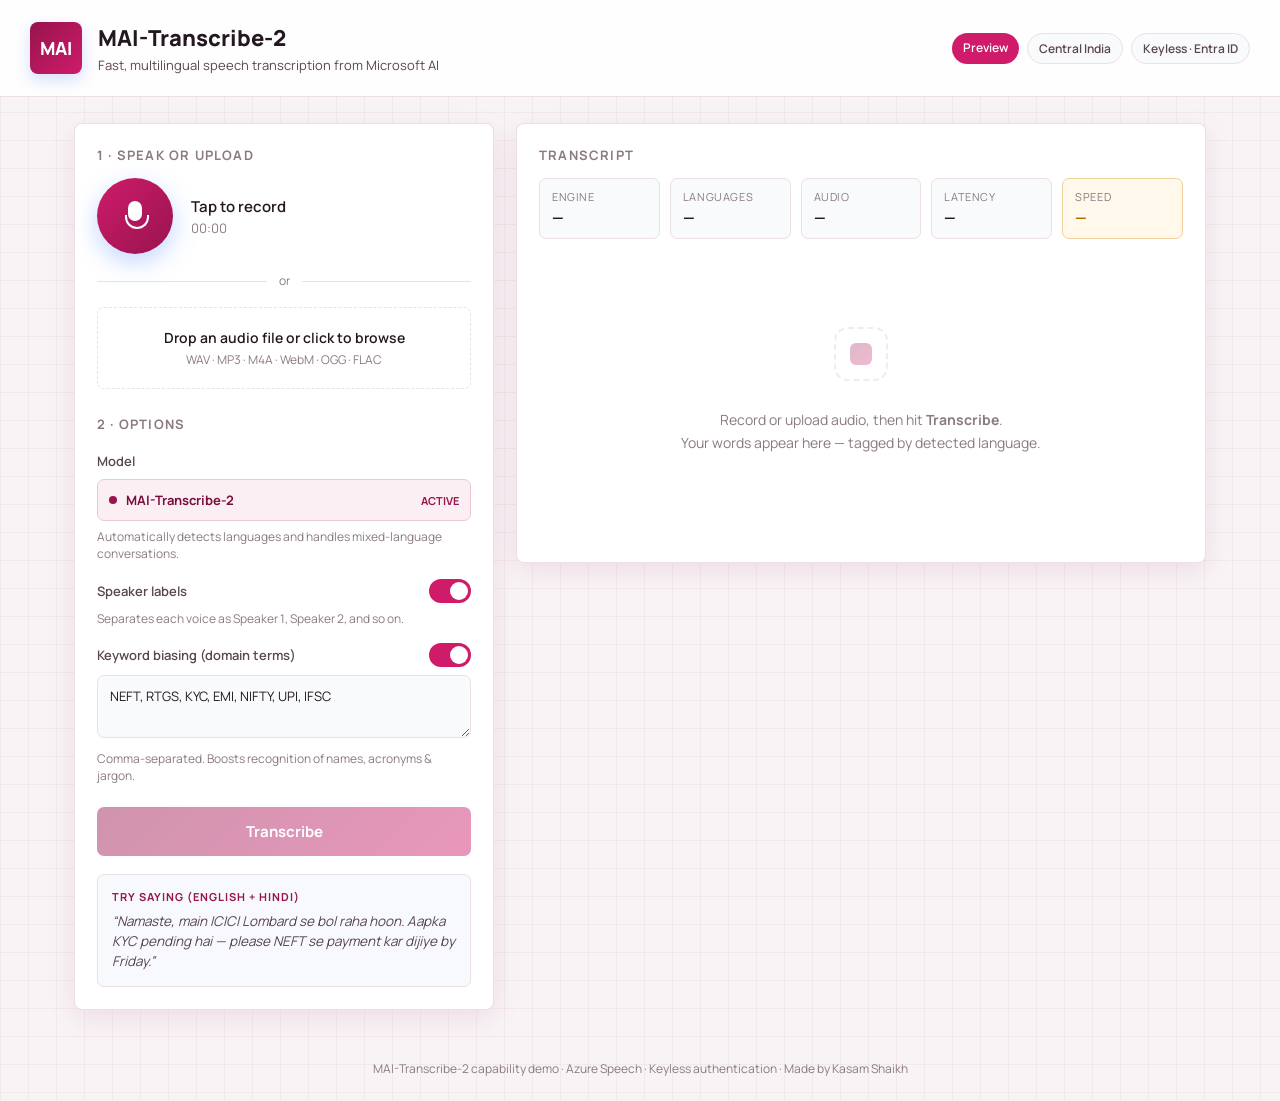
==== public/index.html @ 5186f6f4 "Add 'Made by Kasam Shaikh' to footer" ====
<!DOCTYPE html>
<html lang="en">
<head>
  <meta charset="UTF-8" />
  <meta name="viewport" content="width=device-width, initial-scale=1.0" />
  <title>MAI-Transcribe-2 · Live Demo</title>
  <link rel="preconnect" href="https://fonts.googleapis.com" />
  <link rel="preconnect" href="https://fonts.gstatic.com" crossorigin />
  <link href="https://fonts.googleapis.com/css2?family=Manrope:wght@400;500;600;700;800&display=swap" rel="stylesheet" />
  <link rel="stylesheet" href="styles.css?v=6" />
</head>
<body>
  <header class="app-header">
    <div class="brand">
      <div class="brand-mark">MAI</div>
      <div class="brand-text">
        <h1>MAI-Transcribe-2</h1>
        <p>Fast, multilingual speech transcription from Microsoft AI</p>
      </div>
    </div>
    <div class="badges">
      <span class="badge badge-preview">Preview</span>
      <span class="badge">Central India</span>
      <span class="badge">Keyless · Entra ID</span>
    </div>
  </header>

  <main class="layout">
    <!-- ============ INPUT / CONTROLS ============ -->
    <section class="card panel-input">
      <h2 class="card-title">1 · Speak or upload</h2>

      <div class="record-row">
        <button id="recordBtn" class="record-btn" aria-label="Record">
          <span class="mic-icon"></span>
        </button>
        <div class="record-meta">
          <div id="recordState" class="record-state">Tap to record</div>
          <div id="recordTimer" class="record-timer">00:00</div>
        </div>
      </div>

      <div class="or-divider"><span>or</span></div>

      <label id="dropZone" class="dropzone" for="fileInput">
        <span class="dz-title">Drop an audio file or click to browse</span>
        <span class="dz-sub">WAV · MP3 · M4A · WebM · OGG · FLAC</span>
        <input id="fileInput" type="file" accept="audio/*" hidden />
      </label>
      <div id="fileName" class="file-name" hidden></div>

      <h2 class="card-title mt">2 · Options</h2>

      <div class="field">
        <span class="field-label">Model</span>
        <div class="model-selection">
          <span class="model-dot"></span>
          <span>MAI-Transcribe-2</span>
          <span class="model-status">Active</span>
        </div>
        <p class="field-hint">Automatically detects languages and handles mixed-language conversations.</p>
      </div>

      <div class="field">
        <div class="field-row">
          <span class="field-label">Speaker labels</span>
          <label class="switch">
            <input type="checkbox" id="diarizationToggle" checked />
            <span class="slider"></span>
          </label>
        </div>
        <p class="field-hint">Separates each voice as Speaker 1, Speaker 2, and so on.</p>
      </div>

      <div class="field">
        <div class="field-row">
          <span class="field-label">Keyword biasing (domain terms)</span>
          <label class="switch">
            <input type="checkbox" id="biasingToggle" checked />
            <span class="slider"></span>
          </label>
        </div>
        <textarea id="phrases" class="phrases" rows="2" spellcheck="false">NEFT, RTGS, KYC, EMI, NIFTY, UPI, IFSC</textarea>
        <p class="field-hint">Comma-separated. Boosts recognition of names, acronyms &amp; jargon.</p>
      </div>

      <button id="transcribeBtn" class="primary-btn" disabled>
        <span class="btn-label">Transcribe</span>
        <span class="btn-spinner" hidden></span>
      </button>

      <div class="try-card">
        <div class="try-label">Try saying (English + Hindi)</div>
        <p class="try-line">“Namaste, main ICICI Lombard se bol raha hoon. Aapka KYC pending hai — please NEFT se payment kar dijiye by Friday.”</p>
      </div>
    </section>

    <!-- ============ RESULTS ============ -->
    <section class="card panel-output">
      <h2 class="card-title">Transcript</h2>

      <div id="statBar" class="stat-bar" hidden>
        <div class="stat"><span class="stat-k">Engine</span><span class="stat-v" id="statEngine">—</span></div>
        <div class="stat"><span class="stat-k">Languages</span><span class="stat-v" id="statLangs">—</span></div>
        <div class="stat"><span class="stat-k">Audio</span><span class="stat-v" id="statAudio">—</span></div>
        <div class="stat"><span class="stat-k">Latency</span><span class="stat-v" id="statLatency">—</span></div>
        <div class="stat stat-accent"><span class="stat-k">Speed</span><span class="stat-v" id="statSpeed">—</span></div>
      </div>

      <audio id="player" class="player" controls hidden></audio>

      <div id="empty" class="empty">
        <div class="empty-icon"></div>
        <p>Record or upload audio, then hit <strong>Transcribe</strong>.<br />Your words appear here — tagged by detected language.</p>
      </div>

      <div id="transcript" class="transcript" hidden></div>

      <div id="speakerNote" class="bias-note" hidden></div>
      <div id="biasNote" class="bias-note" hidden></div>
      <div id="errorBox" class="error-box" hidden></div>
    </section>
  </main>

  <footer class="app-footer">
    <span>MAI-Transcribe-2 capability demo · Azure Speech · Keyless authentication · Made by Kasam Shaikh</span>
  </footer>

  <script src="app.js?v=6"></script>
</body>
</html>
---- public/styles.css ----
:root {
  --bg: #f8f4f6;
  --card: #ffffff;
  --card-2: #ffffff;
  --ink: #241820;
  --ink-soft: #5a4650;
  --ink-mute: #8a7a82;
  --line: #ecdfe5;
  --brand: #97144d;        /* Axis Bank burgundy */
  --brand-2: #cf1b6a;      /* Axis magenta accent */
  --accent: #b26a00;       /* warm gold for the speed highlight */
  --danger: #dc3545;
  --radius: 8px;
  --radius-sm: 7px;
  --shadow: 0 8px 28px rgba(151, 20, 77, 0.10);
}

* { box-sizing: border-box; }

html, body { margin: 0; padding: 0; }

body {
  font-family: "Manrope", sans-serif;
  color: var(--ink);
  background:
    linear-gradient(rgba(151, 20, 77, 0.05) 1px, transparent 1px),
    linear-gradient(90deg, rgba(151, 20, 77, 0.05) 1px, transparent 1px),
    var(--bg);
  background-size: 28px 28px;
  min-height: 100vh;
}

/* ---------- Header ---------- */
.app-header {
  display: flex; align-items: center; justify-content: space-between;
  gap: 20px; flex-wrap: wrap;
  padding: 22px 30px;
  border-bottom: 1px solid var(--line); background: rgba(255, 255, 255, 0.94);
}
.brand { display: flex; align-items: center; gap: 16px; }
.brand-mark {
  width: 52px; height: 52px; border-radius: 8px;
  display: grid; place-items: center;
  font-weight: 800; font-size: 18px; letter-spacing: 0; color: #fff;
  background: linear-gradient(135deg, var(--brand), var(--brand-2));
  box-shadow: 0 6px 16px rgba(37, 99, 235, 0.2);
}
.brand-text h1 { margin: 0; font-size: 22px; font-weight: 800; letter-spacing: 0; }
.brand-text p { margin: 3px 0 0; color: var(--ink-soft); font-size: 13px; }
.badges { display: flex; gap: 8px; flex-wrap: wrap; }
.badge {
  font-size: 12px; font-weight: 600; color: var(--ink-soft);
  padding: 6px 11px; border-radius: 999px;
  border: 1px solid var(--line); background: #f8fafc;
}
.badge-preview { color: #fff; background: var(--brand-2); border: none; }

/* ---------- Layout ---------- */
.layout {
  max-width: 1180px; margin: 26px auto; padding: 0 24px;
  display: grid; grid-template-columns: 420px 1fr; gap: 22px; align-items: start;
}
@media (max-width: 900px) { .layout { grid-template-columns: 1fr; } }

.card {
  background: var(--card);
  border: 1px solid var(--line);
  border-radius: var(--radius);
  box-shadow: var(--shadow);
  padding: 22px;
}
.card-title { font-size: 13px; text-transform: uppercase; letter-spacing: 1.2px; color: var(--ink-mute); margin: 0 0 14px; font-weight: 700; }
.card-title.mt { margin-top: 26px; }

/* ---------- Record ---------- */
.record-row { display: flex; align-items: center; gap: 18px; }
.record-btn {
  width: 76px; height: 76px; border-radius: 50%; border: none; cursor: pointer;
  background: linear-gradient(135deg, var(--brand-2), var(--brand));
  display: grid; place-items: center; flex: none;
  box-shadow: 0 8px 24px rgba(79, 140, 255, 0.35);
  transition: transform 0.15s ease, box-shadow 0.15s ease;
}
.record-btn:hover { transform: translateY(-2px); }
.record-btn:active { transform: scale(0.96); }
.mic-icon {
  width: 20px; height: 30px; position: relative; display: block;
}
.mic-icon::before {
  content: ""; position: absolute; left: 3px; top: 0; width: 14px; height: 20px;
  border-radius: 8px; background: #fff;
}
.mic-icon::after {
  content: ""; position: absolute; left: 0; top: 14px; width: 20px; height: 12px;
  border: 2px solid #fff; border-top: none; border-radius: 0 0 12px 12px;
}
.record-btn.recording { background: linear-gradient(135deg, var(--danger), #ff8a3d); animation: pulse 1.4s infinite; }
.record-btn.recording .mic-icon::before { border-radius: 3px; }
@keyframes pulse {
  0% { box-shadow: 0 0 0 0 rgba(255, 93, 108, 0.5); }
  70% { box-shadow: 0 0 0 18px rgba(255, 93, 108, 0); }
  100% { box-shadow: 0 0 0 0 rgba(255, 93, 108, 0); }
}
.record-state { font-weight: 600; font-size: 15px; }
.record-timer { color: var(--ink-mute); font-variant-numeric: tabular-nums; font-size: 13px; margin-top: 2px; }

.or-divider { text-align: center; margin: 18px 0; position: relative; color: var(--ink-mute); font-size: 12px; }
.or-divider::before { content: ""; position: absolute; top: 50%; left: 0; right: 0; height: 1px; background: var(--line); }
.or-divider span { position: relative; background: var(--card); padding: 0 12px; }

.dropzone {
  display: flex; flex-direction: column; align-items: center; gap: 4px;
  padding: 20px; border: 1.5px dashed var(--line); border-radius: var(--radius-sm);
  cursor: pointer; text-align: center; transition: border-color 0.2s, background 0.2s;
}
.dropzone:hover, .dropzone.drag { border-color: var(--brand); background: rgba(46, 197, 182, 0.06); }
.dz-title { font-weight: 600; font-size: 14px; }
.dz-sub { font-size: 12px; color: var(--ink-mute); }
.file-name { margin-top: 10px; font-size: 13px; color: var(--brand); font-weight: 600; word-break: break-all; }

/* ---------- Fields ---------- */
.field { margin-top: 16px; }
.field-row { display: flex; align-items: center; justify-content: space-between; }
.field-label { font-size: 13px; font-weight: 600; color: var(--ink-soft); }
.field-hint { margin: 8px 0 0; font-size: 12px; color: var(--ink-mute); line-height: 1.4; }

.model-selection {
  display: flex; align-items: center; gap: 9px; margin-top: 8px; min-height: 42px;
  padding: 9px 11px; border: 1px solid #ecc6d8; border-radius: var(--radius-sm);
  background: #fbeff4; color: #7a0f3e; font-size: 13px; font-weight: 700;
}
.model-dot { width: 8px; height: 8px; border-radius: 50%; background: var(--brand); }
.model-status { margin-left: auto; color: var(--brand); font-size: 11px; text-transform: uppercase; }

.phrases {
  width: 100%; margin-top: 8px; resize: vertical; font-family: inherit; font-size: 13px;
  color: var(--ink); background: #f8fafc; border: 1px solid var(--line);
  border-radius: var(--radius-sm); padding: 11px 12px; line-height: 1.5;
}
.phrases:focus { outline: none; border-color: var(--brand); }

/* Toggle switch */
.switch { position: relative; display: inline-block; width: 42px; height: 24px; }
.switch input { opacity: 0; width: 0; height: 0; }
.slider {
  position: absolute; inset: 0; cursor: pointer; background: #aab5c5;
  border-radius: 999px; transition: 0.2s;
}
.slider::before {
  content: ""; position: absolute; height: 18px; width: 18px; left: 3px; top: 3px;
  background: #fff; border-radius: 50%; transition: 0.2s;
}
.switch input:checked + .slider { background: var(--brand-2); }
.switch input:checked + .slider::before { transform: translateX(18px); }
.switch input:disabled + .slider { cursor: not-allowed; opacity: 0.4; }

/* Primary button */
.primary-btn {
  width: 100%; margin-top: 22px; padding: 14px; border: none; cursor: pointer;
  border-radius: 7px; font-weight: 700; font-size: 15px; color: #fff; font-family: inherit;
  background: linear-gradient(135deg, var(--brand), var(--brand-2));
  display: flex; align-items: center; justify-content: center; gap: 10px;
  transition: transform 0.12s, opacity 0.2s; box-shadow: 0 6px 16px rgba(151, 20, 77, 0.25);
}
.primary-btn:hover:not(:disabled) { transform: translateY(-1px); }
.primary-btn:disabled { opacity: 0.45; cursor: not-allowed; box-shadow: none; }
.btn-spinner {
  width: 16px; height: 16px; border: 2px solid rgba(255, 255, 255, 0.4);
  border-top-color: #fff; border-radius: 50%; animation: spin 0.7s linear infinite;
}
@keyframes spin { to { transform: rotate(360deg); } }

.try-card {
  margin-top: 18px; padding: 14px; border-radius: var(--radius-sm);
  background: #f7f9fc; border: 1px solid var(--line);
}
.try-label { font-size: 11px; text-transform: uppercase; letter-spacing: 1px; color: var(--brand); font-weight: 700; }
.try-line { margin: 7px 0 0; font-size: 13.5px; line-height: 1.5; color: var(--ink-soft); font-style: italic; }

/* ---------- Output ---------- */
.panel-output { min-height: 440px; display: flex; flex-direction: column; }
.stat-bar { display: flex; gap: 10px; flex-wrap: wrap; margin-bottom: 16px; }
.stat {
  flex: 1; min-width: 92px; padding: 10px 12px; border-radius: var(--radius-sm);
  background: #f8fafc; border: 1px solid var(--line);
}
.stat-k { display: block; font-size: 11px; color: var(--ink-mute); text-transform: uppercase; letter-spacing: 0.6px; }
.stat-v { display: block; font-size: 15px; font-weight: 700; margin-top: 3px; }
.stat-accent { background: #fff8eb; border-color: #f2d19c; }
.stat-accent .stat-v { color: var(--accent); }

.player { width: 100%; margin-bottom: 16px; border-radius: 10px; }

.empty { flex: 1; display: flex; flex-direction: column; align-items: center; justify-content: center; text-align: center; color: var(--ink-mute); gap: 14px; padding: 30px; }
.empty p { line-height: 1.6; font-size: 14px; }
.empty-icon { width: 54px; height: 54px; border-radius: 14px; border: 2px dashed var(--line); position: relative; opacity: 0.6; }
.empty-icon::after { content: ""; position: absolute; inset: 14px; border-radius: 6px; background: linear-gradient(135deg, var(--brand), var(--brand-2)); opacity: 0.5; }

.transcript { line-height: 1.7; font-size: 15.5px; }
.phrase {
  cursor: pointer; padding: 2px 2px; border-radius: 5px; transition: background 0.15s;
  border-bottom: 2px solid transparent;
}
/* Conversation view: one utterance per line with a hanging indent so wrapped
   text aligns under the words, not under the "Speaker N :-" label. */
.phrase.turn {
  display: flex; gap: 8px; align-items: baseline; border-bottom: none; padding: 5px 8px;
}
.phrase:hover { background: #faf1f5; }
.phrase.active { background: #fbeef3; border-bottom-color: transparent; }
.turn-speaker { flex: none; font-weight: 800; color: var(--brand); white-space: nowrap; }
.turn-body { flex: 1; min-width: 0; }
.transcript-summary {
  display: flex; flex-wrap: wrap; gap: 18px; margin-bottom: 14px; padding: 10px 14px;
  border: 1px solid var(--line); border-left: 3px solid var(--brand);
  border-radius: var(--radius-sm); background: #fbeff4;
}
.summary-item { display: flex; flex-direction: column; gap: 2px; }
.summary-k { font-size: 10px; text-transform: uppercase; letter-spacing: 0.7px; color: var(--brand); font-weight: 800; }
.summary-v { font-size: 13.5px; font-weight: 700; color: var(--ink); }
.lang-chip {
  display: inline-block; font-size: 10px; font-weight: 800; text-transform: uppercase;
  letter-spacing: 0.5px; padding: 1px 6px; border-radius: 5px; margin-right: 5px;
  vertical-align: middle; transform: translateY(-1px);
}
.lang-en { background: #f3e1ea; color: #7a0f3e; }
.lang-hi { background: #fdeecf; color: #8a5a06; }
.lang-other { background: #f7e0ee; color: #a3186b; }

.bias-note {
  margin-top: 16px; padding: 11px 13px; border-radius: var(--radius-sm); font-size: 12.5px;
  background: rgba(151, 20, 77, 0.06); border: 1px solid rgba(151, 20, 77, 0.22); color: var(--ink-soft);
}
.bias-note b { color: var(--brand); }
.error-box {
  margin-top: 16px; padding: 12px 14px; border-radius: var(--radius-sm); font-size: 13px;
  background: rgba(255, 93, 108, 0.1); border: 1px solid rgba(255, 93, 108, 0.35); color: #ffb3bb;
  white-space: pre-wrap; word-break: break-word;
}

.app-footer { text-align: center; color: var(--ink-mute); font-size: 12px; padding: 24px; }
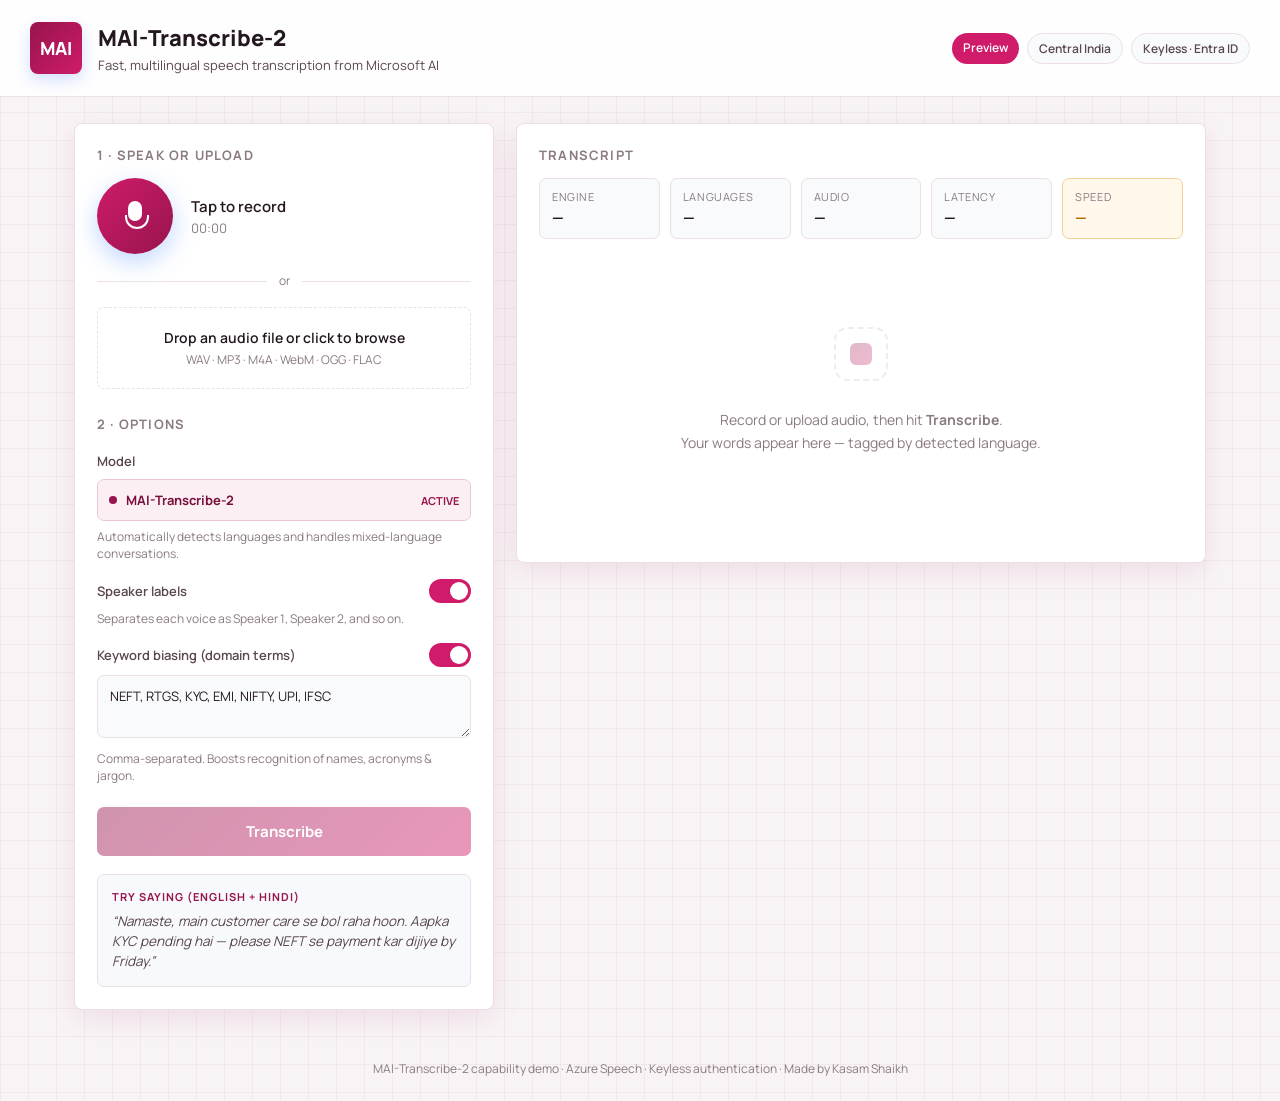
==== commit b55a0fb5: "Remove ICICI Lombard from Try saying example" ====
--- a/public/index.html
+++ b/public/index.html
@@ -91,7 +91,7 @@
 
       <div class="try-card">
         <div class="try-label">Try saying (English + Hindi)</div>
-        <p class="try-line">“Namaste, main ICICI Lombard se bol raha hoon. Aapka KYC pending hai — please NEFT se payment kar dijiye by Friday.”</p>
+        <p class="try-line">“Namaste, main customer care se bol raha hoon. Aapka KYC pending hai — please NEFT se payment kar dijiye by Friday.”</p>
       </div>
     </section>
 
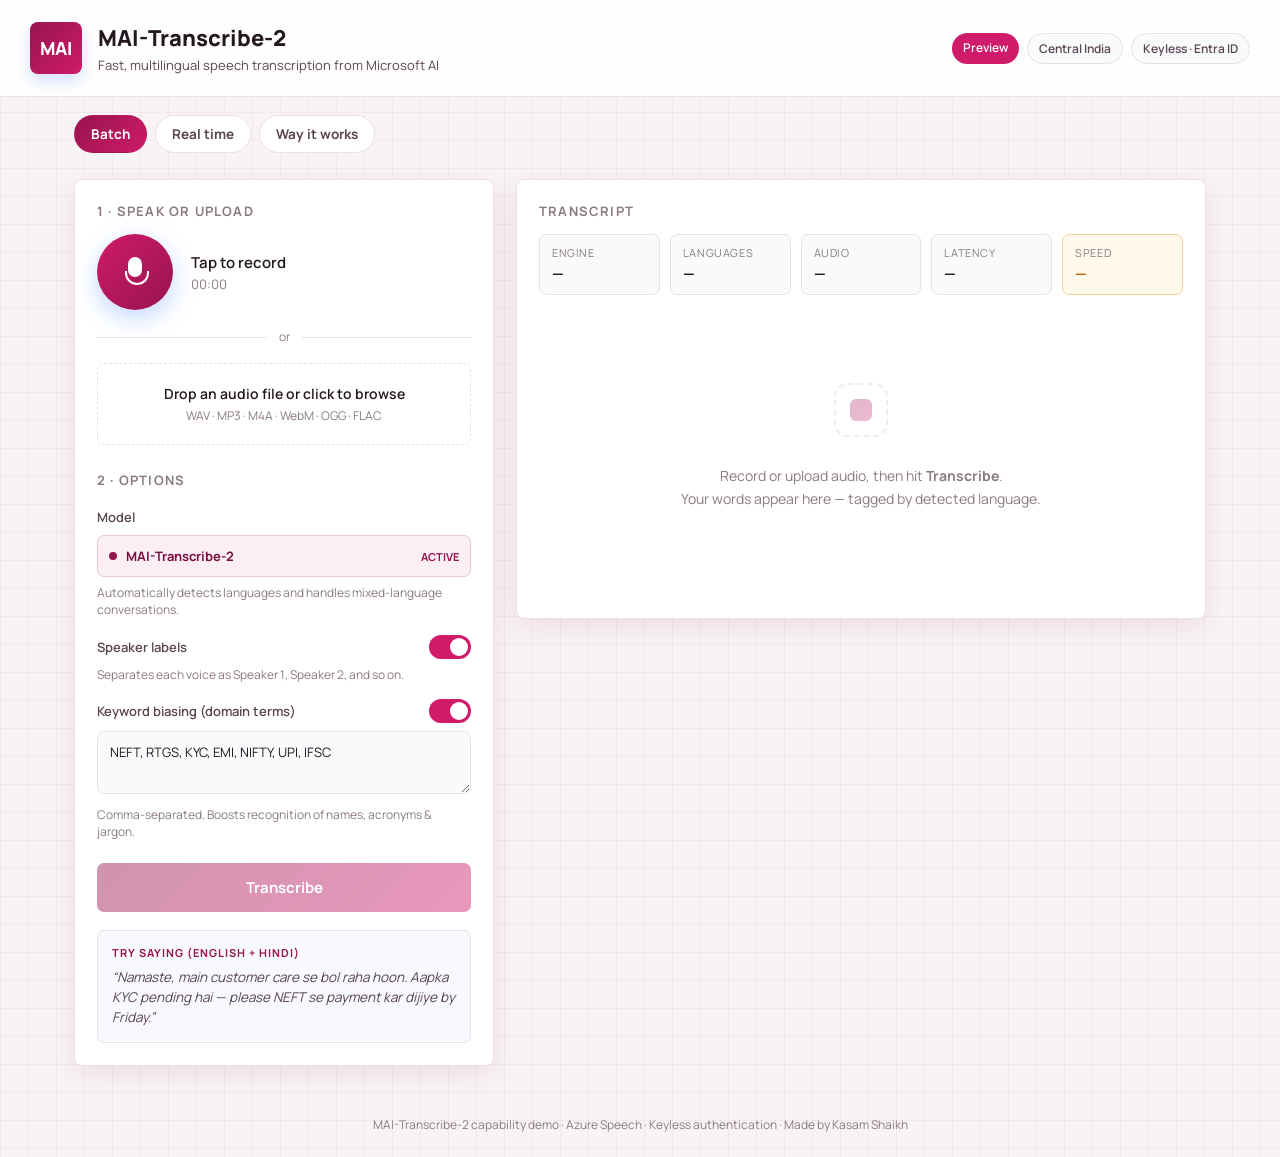
==== commit 8f66d8f8: "Add Real time tab (MAI near-real-time, Standard, Hybrid) + Way it works tab Isolated new tabs; Batch" ====
--- a/public/index.html
+++ b/public/index.html
@@ -7,7 +7,7 @@
   <link rel="preconnect" href="https://fonts.googleapis.com" />
   <link rel="preconnect" href="https://fonts.gstatic.com" crossorigin />
   <link href="https://fonts.googleapis.com/css2?family=Manrope:wght@400;500;600;700;800&display=swap" rel="stylesheet" />
-  <link rel="stylesheet" href="styles.css?v=6" />
+  <link rel="stylesheet" href="styles.css?v=7" />
 </head>
 <body>
   <header class="app-header">
@@ -24,6 +24,12 @@
       <span class="badge">Keyless · Entra ID</span>
     </div>
   </header>
+
+  <nav class="top-nav">
+    <a href="index.html" class="active">Batch</a>
+    <a href="realtime.html">Real time</a>
+    <a href="how-it-works.html">Way it works</a>
+  </nav>
 
   <main class="layout">
     <!-- ============ INPUT / CONTROLS ============ -->
--- a/public/styles.css
+++ b/public/styles.css
@@ -239,3 +239,18 @@
 }
 
 .app-footer { text-align: center; color: var(--ink-mute); font-size: 12px; padding: 24px; }
+
+/* ---------- Top navigation (shared across Batch / Real time / Way it works) ---------- */
+.top-nav {
+  max-width: 1180px; margin: 18px auto 0; padding: 0 24px;
+  display: flex; gap: 8px; flex-wrap: wrap;
+}
+.top-nav a {
+  text-decoration: none; font-size: 13.5px; font-weight: 700; color: var(--ink-soft);
+  padding: 9px 16px; border-radius: 999px; border: 1px solid var(--line); background: #fff;
+  transition: color 0.15s, border-color 0.15s, background 0.15s;
+}
+.top-nav a:hover { color: var(--brand); border-color: var(--brand); }
+.top-nav a.active {
+  color: #fff; background: linear-gradient(135deg, var(--brand), var(--brand-2)); border-color: transparent;
+}
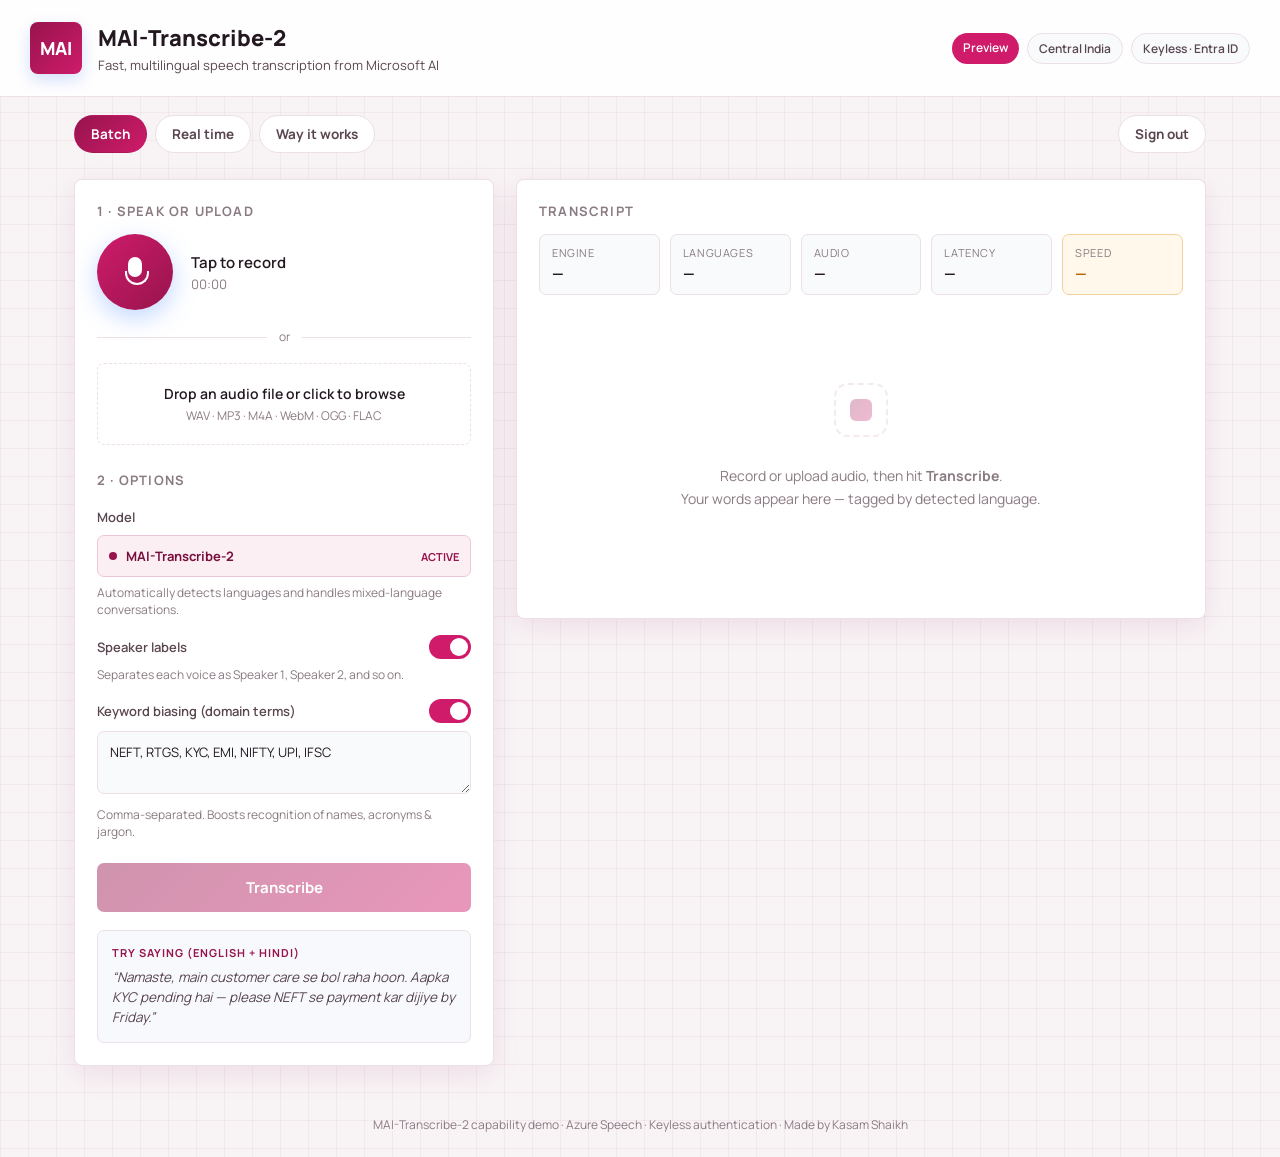
==== commit f15dad87: "Add login page and session gate for the whole app Co-authored-by: Copilot <223556219+Copilot@users.n" ====
--- a/public/index.html
+++ b/public/index.html
@@ -7,7 +7,7 @@
   <link rel="preconnect" href="https://fonts.googleapis.com" />
   <link rel="preconnect" href="https://fonts.gstatic.com" crossorigin />
   <link href="https://fonts.googleapis.com/css2?family=Manrope:wght@400;500;600;700;800&display=swap" rel="stylesheet" />
-  <link rel="stylesheet" href="styles.css?v=7" />
+  <link rel="stylesheet" href="styles.css?v=9" />
 </head>
 <body>
   <header class="app-header">
@@ -29,6 +29,7 @@
     <a href="index.html" class="active">Batch</a>
     <a href="realtime.html">Real time</a>
     <a href="how-it-works.html">Way it works</a>
+    <a href="#" class="signout" onclick="fetch('/api/logout',{method:'POST'}).then(()=>location.replace('/login.html'));return false;">Sign out</a>
   </nav>
 
   <main class="layout">
@@ -123,6 +124,15 @@
       <div id="transcript" class="transcript" hidden></div>
 
       <div id="speakerNote" class="bias-note" hidden></div>
+      <div id="englishBox" class="english-card" hidden>
+        <div class="english-head">
+          <h3>Summary</h3>
+          <button id="copyEnglish" class="ghost-btn" type="button">Copy</button>
+        </div>
+        <p id="englishSummary" class="english-summary"></p>
+        <h3>English transcript</h3>
+        <div id="englishText" class="english-text"></div>
+      </div>
       <div id="biasNote" class="bias-note" hidden></div>
       <div id="errorBox" class="error-box" hidden></div>
     </section>
@@ -132,6 +142,6 @@
     <span>MAI-Transcribe-2 capability demo · Azure Speech · Keyless authentication · Made by Kasam Shaikh</span>
   </footer>
 
-  <script src="app.js?v=6"></script>
+  <script src="app.js?v=7"></script>
 </body>
 </html>
--- a/public/styles.css
+++ b/public/styles.css
@@ -232,6 +232,14 @@
   background: rgba(151, 20, 77, 0.06); border: 1px solid rgba(151, 20, 77, 0.22); color: var(--ink-soft);
 }
 .bias-note b { color: var(--brand); }
+.english-card {
+  margin-top: 16px; padding: 14px 16px; border-radius: var(--radius-sm);
+  background: var(--card); border: 1px solid var(--line); color: var(--ink);
+}
+.english-card h3 { margin: 0 0 6px; font-size: 13px; color: var(--brand); text-transform: uppercase; letter-spacing: .04em; }
+.english-head { display: flex; align-items: center; justify-content: space-between; }
+.english-summary { margin: 0 0 14px; font-size: 14px; line-height: 1.5; }
+.english-text { font-size: 13.5px; line-height: 1.6; white-space: pre-wrap; color: var(--ink-soft); }
 .error-box {
   margin-top: 16px; padding: 12px 14px; border-radius: var(--radius-sm); font-size: 13px;
   background: rgba(255, 93, 108, 0.1); border: 1px solid rgba(255, 93, 108, 0.35); color: #ffb3bb;
@@ -251,6 +259,7 @@
   transition: color 0.15s, border-color 0.15s, background 0.15s;
 }
 .top-nav a:hover { color: var(--brand); border-color: var(--brand); }
+.top-nav a.signout { margin-left: auto; }
 .top-nav a.active {
   color: #fff; background: linear-gradient(135deg, var(--brand), var(--brand-2)); border-color: transparent;
 }
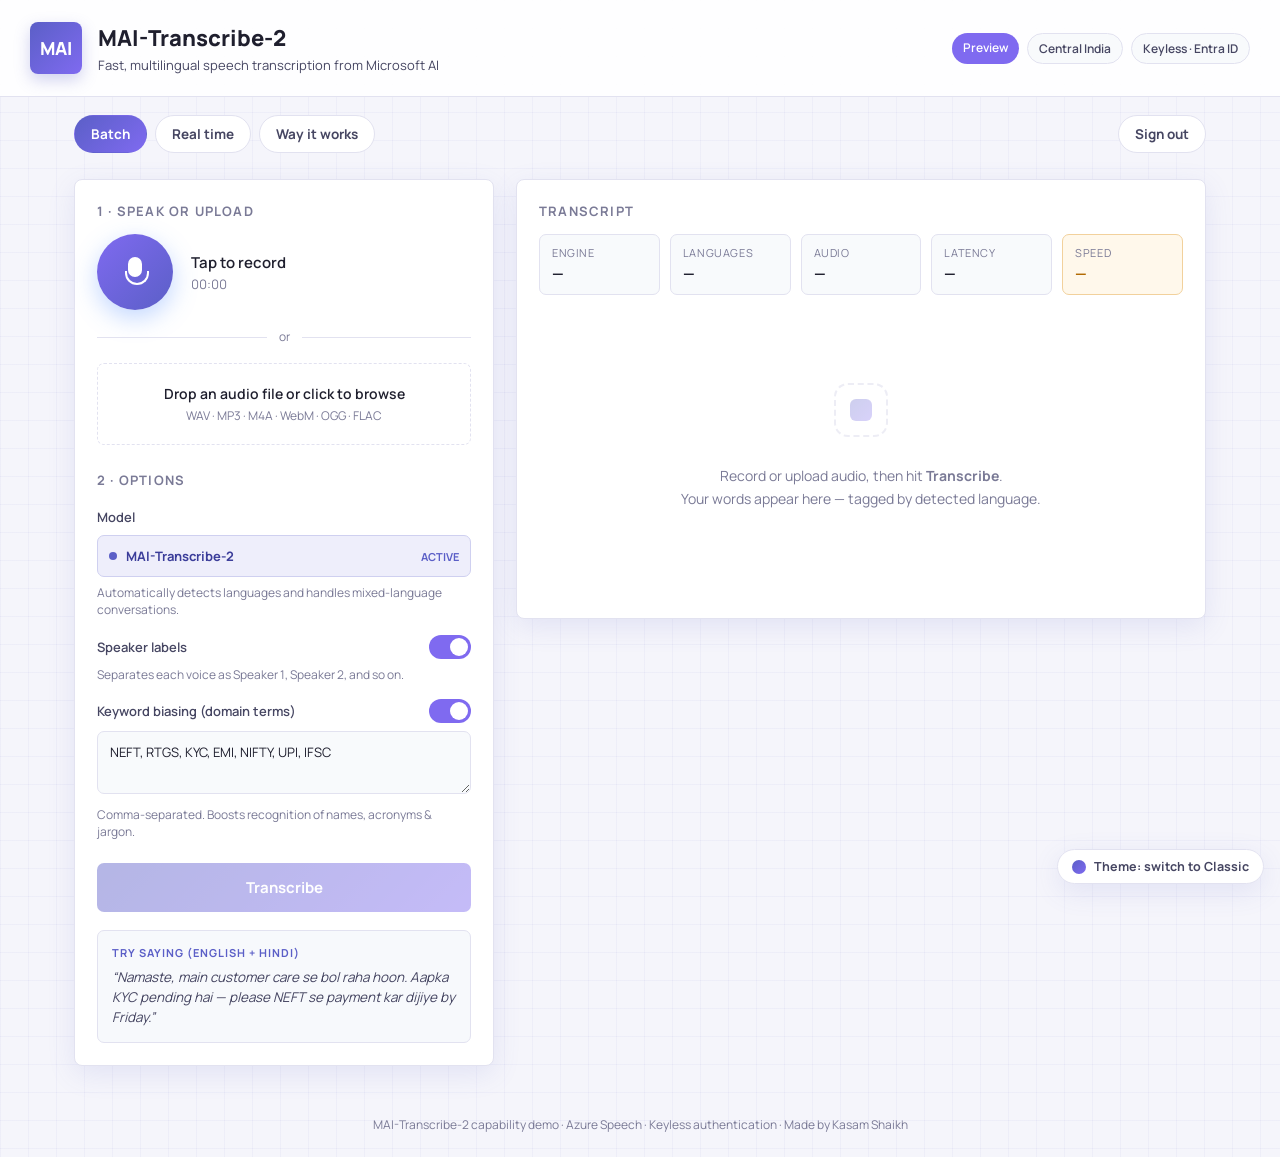
==== commit 71b3ebae: "Add switchable Copilot/Classic themes with a floating toggle Co-authored-by: Copilot <223556219+Copi" ====
--- a/public/index.html
+++ b/public/index.html
@@ -7,7 +7,8 @@
   <link rel="preconnect" href="https://fonts.googleapis.com" />
   <link rel="preconnect" href="https://fonts.gstatic.com" crossorigin />
   <link href="https://fonts.googleapis.com/css2?family=Manrope:wght@400;500;600;700;800&display=swap" rel="stylesheet" />
-  <link rel="stylesheet" href="styles.css?v=9" />
+  <link rel="stylesheet" href="styles.css?v=10" />
+  <script src="theme.js?v=1"></script>
 </head>
 <body>
   <header class="app-header">
@@ -142,6 +143,6 @@
     <span>MAI-Transcribe-2 capability demo · Azure Speech · Keyless authentication · Made by Kasam Shaikh</span>
   </footer>
 
-  <script src="app.js?v=7"></script>
+  <script src="app.js?v=8"></script>
 </body>
 </html>
--- a/public/styles.css
+++ b/public/styles.css
@@ -6,13 +6,52 @@
   --ink-soft: #5a4650;
   --ink-mute: #8a7a82;
   --line: #ecdfe5;
-  --brand: #97144d;        /* Axis Bank burgundy */
-  --brand-2: #cf1b6a;      /* Axis magenta accent */
+  --brand: #97144d;        /* Classic: Axis burgundy */
+  --brand-2: #cf1b6a;      /* Classic: magenta accent */
+  --brand-rgb: 151, 20, 77;
   --accent: #b26a00;       /* warm gold for the speed highlight */
   --danger: #dc3545;
   --radius: 8px;
   --radius-sm: 7px;
-  --shadow: 0 8px 28px rgba(151, 20, 77, 0.10);
+  --shadow: 0 8px 28px rgba(var(--brand-rgb), 0.10);
+  /* Soft brand tints used for chips, hovers and highlights */
+  --tint: #fbeff4;
+  --tint-2: #f4e9ef;
+  --tint-hover: #faf1f5;
+  --tint-active: #fbeef3;
+  --tint-line: #ecc6d8;
+  --tint-strong: #f3e1ea;
+  --tint-text: #7a0f3e;
+  --other-bg: #f7e0ee;
+  --other-fg: #a3186b;
+  --code-bg: #241820;
+  --code-line: #3a2a32;
+  --code-fg: #f3e3ea;
+}
+
+/* Copilot / Cowork theme (default): clean white, soft purple-blue */
+html[data-theme="copilot"] {
+  --bg: #f5f5fb;
+  --ink: #1f1f2e;
+  --ink-soft: #464662;
+  --ink-mute: #7a7a96;
+  --line: #e2e2f0;
+  --brand: #5b5fc7;
+  --brand-2: #7f6af0;
+  --brand-rgb: 91, 95, 199;
+  --shadow: 0 8px 28px rgba(var(--brand-rgb), 0.12);
+  --tint: #eeeefb;
+  --tint-2: #ebecf8;
+  --tint-hover: #f1f1fb;
+  --tint-active: #ebebfa;
+  --tint-line: #cfd0f0;
+  --tint-strong: #e4e5f8;
+  --tint-text: #3b3d9a;
+  --other-bg: #e9e3fb;
+  --other-fg: #5b3fc4;
+  --code-bg: #1f1f2e;
+  --code-line: #34344a;
+  --code-fg: #e8e8f6;
 }
 
 * { box-sizing: border-box; }
@@ -23,8 +62,8 @@
   font-family: "Manrope", sans-serif;
   color: var(--ink);
   background:
-    linear-gradient(rgba(151, 20, 77, 0.05) 1px, transparent 1px),
-    linear-gradient(90deg, rgba(151, 20, 77, 0.05) 1px, transparent 1px),
+    linear-gradient(rgba(var(--brand-rgb), 0.05) 1px, transparent 1px),
+    linear-gradient(90deg, rgba(var(--brand-rgb), 0.05) 1px, transparent 1px),
     var(--bg);
   background-size: 28px 28px;
   min-height: 100vh;
@@ -43,7 +82,7 @@
   display: grid; place-items: center;
   font-weight: 800; font-size: 18px; letter-spacing: 0; color: #fff;
   background: linear-gradient(135deg, var(--brand), var(--brand-2));
-  box-shadow: 0 6px 16px rgba(37, 99, 235, 0.2);
+  box-shadow: 0 6px 16px rgba(var(--brand-rgb), 0.28);
 }
 .brand-text h1 { margin: 0; font-size: 22px; font-weight: 800; letter-spacing: 0; }
 .brand-text p { margin: 3px 0 0; color: var(--ink-soft); font-size: 13px; }
@@ -126,8 +165,8 @@
 
 .model-selection {
   display: flex; align-items: center; gap: 9px; margin-top: 8px; min-height: 42px;
-  padding: 9px 11px; border: 1px solid #ecc6d8; border-radius: var(--radius-sm);
-  background: #fbeff4; color: #7a0f3e; font-size: 13px; font-weight: 700;
+  padding: 9px 11px; border: 1px solid var(--tint-line); border-radius: var(--radius-sm);
+  background: var(--tint); color: var(--tint-text); font-size: 13px; font-weight: 700;
 }
 .model-dot { width: 8px; height: 8px; border-radius: 50%; background: var(--brand); }
 .model-status { margin-left: auto; color: var(--brand); font-size: 11px; text-transform: uppercase; }
@@ -160,7 +199,7 @@
   border-radius: 7px; font-weight: 700; font-size: 15px; color: #fff; font-family: inherit;
   background: linear-gradient(135deg, var(--brand), var(--brand-2));
   display: flex; align-items: center; justify-content: center; gap: 10px;
-  transition: transform 0.12s, opacity 0.2s; box-shadow: 0 6px 16px rgba(151, 20, 77, 0.25);
+  transition: transform 0.12s, opacity 0.2s; box-shadow: 0 6px 16px rgba(var(--brand-rgb), 0.3);
 }
 .primary-btn:hover:not(:disabled) { transform: translateY(-1px); }
 .primary-btn:disabled { opacity: 0.45; cursor: not-allowed; box-shadow: none; }
@@ -206,14 +245,14 @@
 .phrase.turn {
   display: flex; gap: 8px; align-items: baseline; border-bottom: none; padding: 5px 8px;
 }
-.phrase:hover { background: #faf1f5; }
-.phrase.active { background: #fbeef3; border-bottom-color: transparent; }
+.phrase:hover { background: var(--tint-hover); }
+.phrase.active { background: var(--tint-active); border-bottom-color: transparent; }
 .turn-speaker { flex: none; font-weight: 800; color: var(--brand); white-space: nowrap; }
 .turn-body { flex: 1; min-width: 0; }
 .transcript-summary {
   display: flex; flex-wrap: wrap; gap: 18px; margin-bottom: 14px; padding: 10px 14px;
   border: 1px solid var(--line); border-left: 3px solid var(--brand);
-  border-radius: var(--radius-sm); background: #fbeff4;
+  border-radius: var(--radius-sm); background: var(--tint);
 }
 .summary-item { display: flex; flex-direction: column; gap: 2px; }
 .summary-k { font-size: 10px; text-transform: uppercase; letter-spacing: 0.7px; color: var(--brand); font-weight: 800; }
@@ -223,13 +262,13 @@
   letter-spacing: 0.5px; padding: 1px 6px; border-radius: 5px; margin-right: 5px;
   vertical-align: middle; transform: translateY(-1px);
 }
-.lang-en { background: #f3e1ea; color: #7a0f3e; }
+.lang-en { background: var(--tint-strong); color: var(--tint-text); }
 .lang-hi { background: #fdeecf; color: #8a5a06; }
-.lang-other { background: #f7e0ee; color: #a3186b; }
+.lang-other { background: var(--other-bg); color: var(--other-fg); }
 
 .bias-note {
   margin-top: 16px; padding: 11px 13px; border-radius: var(--radius-sm); font-size: 12.5px;
-  background: rgba(151, 20, 77, 0.06); border: 1px solid rgba(151, 20, 77, 0.22); color: var(--ink-soft);
+  background: rgba(var(--brand-rgb), 0.07); border: 1px solid rgba(var(--brand-rgb), 0.25); color: var(--ink-soft);
 }
 .bias-note b { color: var(--brand); }
 .english-card {
@@ -260,6 +299,20 @@
 }
 .top-nav a:hover { color: var(--brand); border-color: var(--brand); }
 .top-nav a.signout { margin-left: auto; }
+
+/* Floating theme switch (Classic burgundy <-> Copilot purple), added by theme.js */
+.theme-toggle {
+  position: fixed; right: 16px; bottom: 16px; z-index: 50;
+  display: inline-flex; align-items: center; gap: 8px;
+  padding: 8px 14px; border-radius: 999px; cursor: pointer;
+  font: 700 12.5px "Manrope", sans-serif; color: var(--ink-soft);
+  background: #fff; border: 1px solid var(--line); box-shadow: var(--shadow);
+}
+.theme-toggle:hover { color: var(--brand); border-color: var(--brand); }
+.theme-toggle .swatch {
+  width: 14px; height: 14px; border-radius: 50%;
+  background: linear-gradient(135deg, var(--brand), var(--brand-2));
+}
 .top-nav a.active {
   color: #fff; background: linear-gradient(135deg, var(--brand), var(--brand-2)); border-color: transparent;
 }
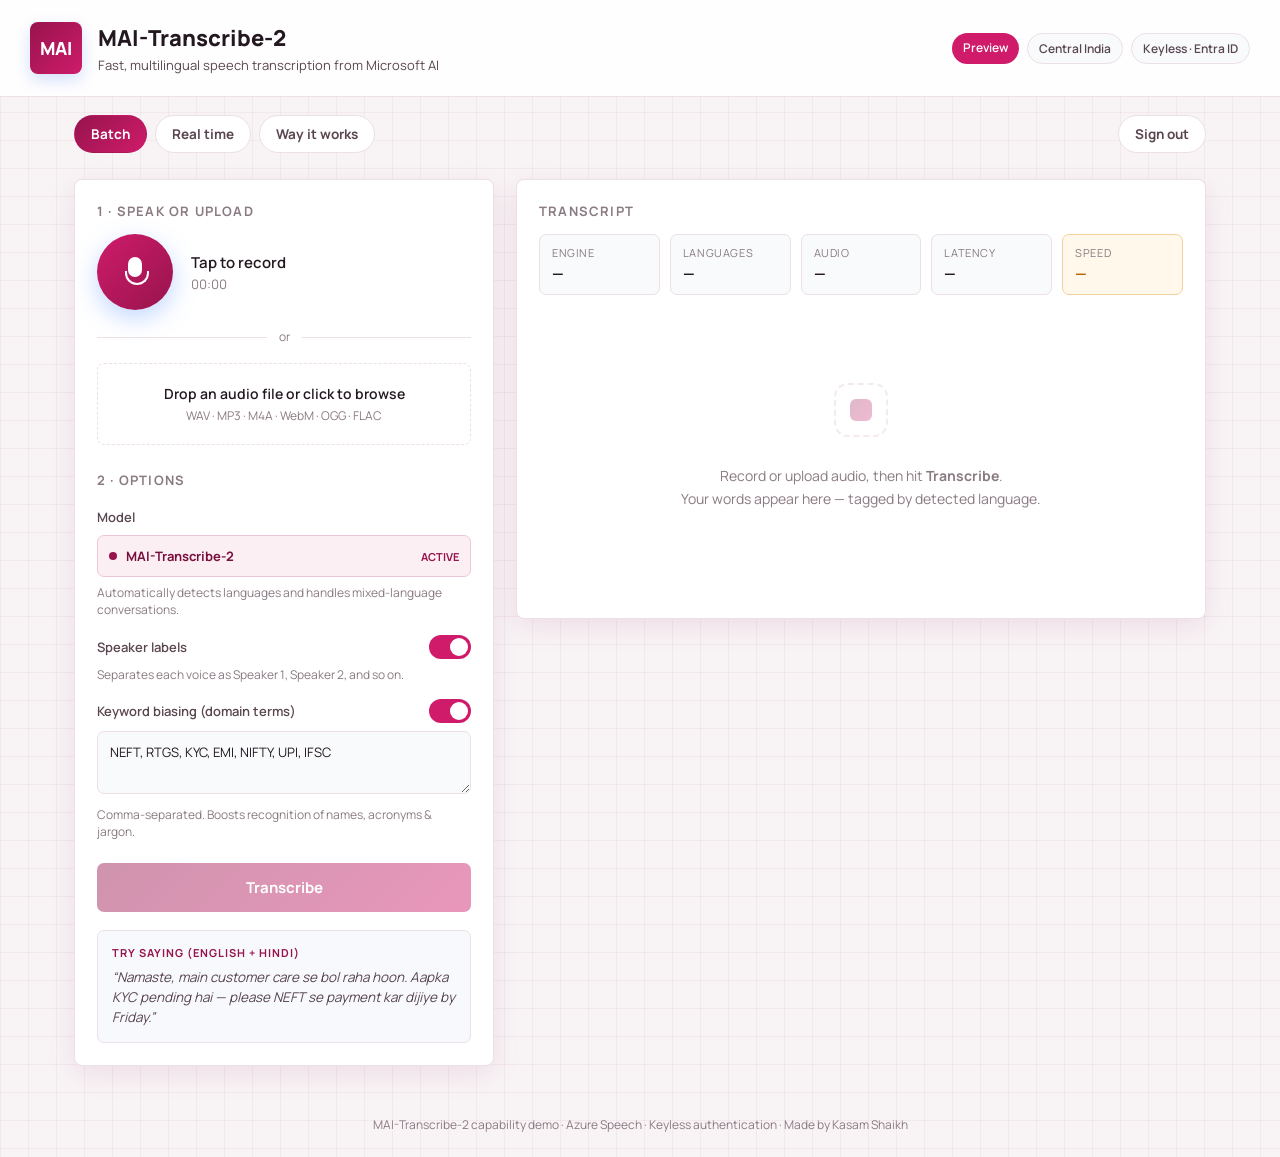
==== commit 915d378b: "Revert "Add switchable Copilot/Classic themes with a floating toggle" This reverts commit 71b3ebae25" ====
--- a/public/index.html
+++ b/public/index.html
@@ -7,8 +7,7 @@
   <link rel="preconnect" href="https://fonts.googleapis.com" />
   <link rel="preconnect" href="https://fonts.gstatic.com" crossorigin />
   <link href="https://fonts.googleapis.com/css2?family=Manrope:wght@400;500;600;700;800&display=swap" rel="stylesheet" />
-  <link rel="stylesheet" href="styles.css?v=10" />
-  <script src="theme.js?v=1"></script>
+  <link rel="stylesheet" href="styles.css?v=9" />
 </head>
 <body>
   <header class="app-header">
--- a/public/styles.css
+++ b/public/styles.css
@@ -6,52 +6,13 @@
   --ink-soft: #5a4650;
   --ink-mute: #8a7a82;
   --line: #ecdfe5;
-  --brand: #97144d;        /* Classic: Axis burgundy */
-  --brand-2: #cf1b6a;      /* Classic: magenta accent */
-  --brand-rgb: 151, 20, 77;
+  --brand: #97144d;        /* Axis Bank burgundy */
+  --brand-2: #cf1b6a;      /* Axis magenta accent */
   --accent: #b26a00;       /* warm gold for the speed highlight */
   --danger: #dc3545;
   --radius: 8px;
   --radius-sm: 7px;
-  --shadow: 0 8px 28px rgba(var(--brand-rgb), 0.10);
-  /* Soft brand tints used for chips, hovers and highlights */
-  --tint: #fbeff4;
-  --tint-2: #f4e9ef;
-  --tint-hover: #faf1f5;
-  --tint-active: #fbeef3;
-  --tint-line: #ecc6d8;
-  --tint-strong: #f3e1ea;
-  --tint-text: #7a0f3e;
-  --other-bg: #f7e0ee;
-  --other-fg: #a3186b;
-  --code-bg: #241820;
-  --code-line: #3a2a32;
-  --code-fg: #f3e3ea;
-}
-
-/* Copilot / Cowork theme (default): clean white, soft purple-blue */
-html[data-theme="copilot"] {
-  --bg: #f5f5fb;
-  --ink: #1f1f2e;
-  --ink-soft: #464662;
-  --ink-mute: #7a7a96;
-  --line: #e2e2f0;
-  --brand: #5b5fc7;
-  --brand-2: #7f6af0;
-  --brand-rgb: 91, 95, 199;
-  --shadow: 0 8px 28px rgba(var(--brand-rgb), 0.12);
-  --tint: #eeeefb;
-  --tint-2: #ebecf8;
-  --tint-hover: #f1f1fb;
-  --tint-active: #ebebfa;
-  --tint-line: #cfd0f0;
-  --tint-strong: #e4e5f8;
-  --tint-text: #3b3d9a;
-  --other-bg: #e9e3fb;
-  --other-fg: #5b3fc4;
-  --code-bg: #1f1f2e;
-  --code-line: #34344a;
-  --code-fg: #e8e8f6;
+  --shadow: 0 8px 28px rgba(151, 20, 77, 0.10);
 }
 
 * { box-sizing: border-box; }
@@ -62,8 +23,8 @@
   font-family: "Manrope", sans-serif;
   color: var(--ink);
   background:
-    linear-gradient(rgba(var(--brand-rgb), 0.05) 1px, transparent 1px),
-    linear-gradient(90deg, rgba(var(--brand-rgb), 0.05) 1px, transparent 1px),
+    linear-gradient(rgba(151, 20, 77, 0.05) 1px, transparent 1px),
+    linear-gradient(90deg, rgba(151, 20, 77, 0.05) 1px, transparent 1px),
     var(--bg);
   background-size: 28px 28px;
   min-height: 100vh;
@@ -82,7 +43,7 @@
   display: grid; place-items: center;
   font-weight: 800; font-size: 18px; letter-spacing: 0; color: #fff;
   background: linear-gradient(135deg, var(--brand), var(--brand-2));
-  box-shadow: 0 6px 16px rgba(var(--brand-rgb), 0.28);
+  box-shadow: 0 6px 16px rgba(37, 99, 235, 0.2);
 }
 .brand-text h1 { margin: 0; font-size: 22px; font-weight: 800; letter-spacing: 0; }
 .brand-text p { margin: 3px 0 0; color: var(--ink-soft); font-size: 13px; }
@@ -165,8 +126,8 @@
 
 .model-selection {
   display: flex; align-items: center; gap: 9px; margin-top: 8px; min-height: 42px;
-  padding: 9px 11px; border: 1px solid var(--tint-line); border-radius: var(--radius-sm);
-  background: var(--tint); color: var(--tint-text); font-size: 13px; font-weight: 700;
+  padding: 9px 11px; border: 1px solid #ecc6d8; border-radius: var(--radius-sm);
+  background: #fbeff4; color: #7a0f3e; font-size: 13px; font-weight: 700;
 }
 .model-dot { width: 8px; height: 8px; border-radius: 50%; background: var(--brand); }
 .model-status { margin-left: auto; color: var(--brand); font-size: 11px; text-transform: uppercase; }
@@ -199,7 +160,7 @@
   border-radius: 7px; font-weight: 700; font-size: 15px; color: #fff; font-family: inherit;
   background: linear-gradient(135deg, var(--brand), var(--brand-2));
   display: flex; align-items: center; justify-content: center; gap: 10px;
-  transition: transform 0.12s, opacity 0.2s; box-shadow: 0 6px 16px rgba(var(--brand-rgb), 0.3);
+  transition: transform 0.12s, opacity 0.2s; box-shadow: 0 6px 16px rgba(151, 20, 77, 0.25);
 }
 .primary-btn:hover:not(:disabled) { transform: translateY(-1px); }
 .primary-btn:disabled { opacity: 0.45; cursor: not-allowed; box-shadow: none; }
@@ -245,14 +206,14 @@
 .phrase.turn {
   display: flex; gap: 8px; align-items: baseline; border-bottom: none; padding: 5px 8px;
 }
-.phrase:hover { background: var(--tint-hover); }
-.phrase.active { background: var(--tint-active); border-bottom-color: transparent; }
+.phrase:hover { background: #faf1f5; }
+.phrase.active { background: #fbeef3; border-bottom-color: transparent; }
 .turn-speaker { flex: none; font-weight: 800; color: var(--brand); white-space: nowrap; }
 .turn-body { flex: 1; min-width: 0; }
 .transcript-summary {
   display: flex; flex-wrap: wrap; gap: 18px; margin-bottom: 14px; padding: 10px 14px;
   border: 1px solid var(--line); border-left: 3px solid var(--brand);
-  border-radius: var(--radius-sm); background: var(--tint);
+  border-radius: var(--radius-sm); background: #fbeff4;
 }
 .summary-item { display: flex; flex-direction: column; gap: 2px; }
 .summary-k { font-size: 10px; text-transform: uppercase; letter-spacing: 0.7px; color: var(--brand); font-weight: 800; }
@@ -262,13 +223,13 @@
   letter-spacing: 0.5px; padding: 1px 6px; border-radius: 5px; margin-right: 5px;
   vertical-align: middle; transform: translateY(-1px);
 }
-.lang-en { background: var(--tint-strong); color: var(--tint-text); }
+.lang-en { background: #f3e1ea; color: #7a0f3e; }
 .lang-hi { background: #fdeecf; color: #8a5a06; }
-.lang-other { background: var(--other-bg); color: var(--other-fg); }
+.lang-other { background: #f7e0ee; color: #a3186b; }
 
 .bias-note {
   margin-top: 16px; padding: 11px 13px; border-radius: var(--radius-sm); font-size: 12.5px;
-  background: rgba(var(--brand-rgb), 0.07); border: 1px solid rgba(var(--brand-rgb), 0.25); color: var(--ink-soft);
+  background: rgba(151, 20, 77, 0.06); border: 1px solid rgba(151, 20, 77, 0.22); color: var(--ink-soft);
 }
 .bias-note b { color: var(--brand); }
 .english-card {
@@ -299,20 +260,6 @@
 }
 .top-nav a:hover { color: var(--brand); border-color: var(--brand); }
 .top-nav a.signout { margin-left: auto; }
-
-/* Floating theme switch (Classic burgundy <-> Copilot purple), added by theme.js */
-.theme-toggle {
-  position: fixed; right: 16px; bottom: 16px; z-index: 50;
-  display: inline-flex; align-items: center; gap: 8px;
-  padding: 8px 14px; border-radius: 999px; cursor: pointer;
-  font: 700 12.5px "Manrope", sans-serif; color: var(--ink-soft);
-  background: #fff; border: 1px solid var(--line); box-shadow: var(--shadow);
-}
-.theme-toggle:hover { color: var(--brand); border-color: var(--brand); }
-.theme-toggle .swatch {
-  width: 14px; height: 14px; border-radius: 50%;
-  background: linear-gradient(135deg, var(--brand), var(--brand-2));
-}
 .top-nav a.active {
   color: #fff; background: linear-gradient(135deg, var(--brand), var(--brand-2)); border-color: transparent;
 }
